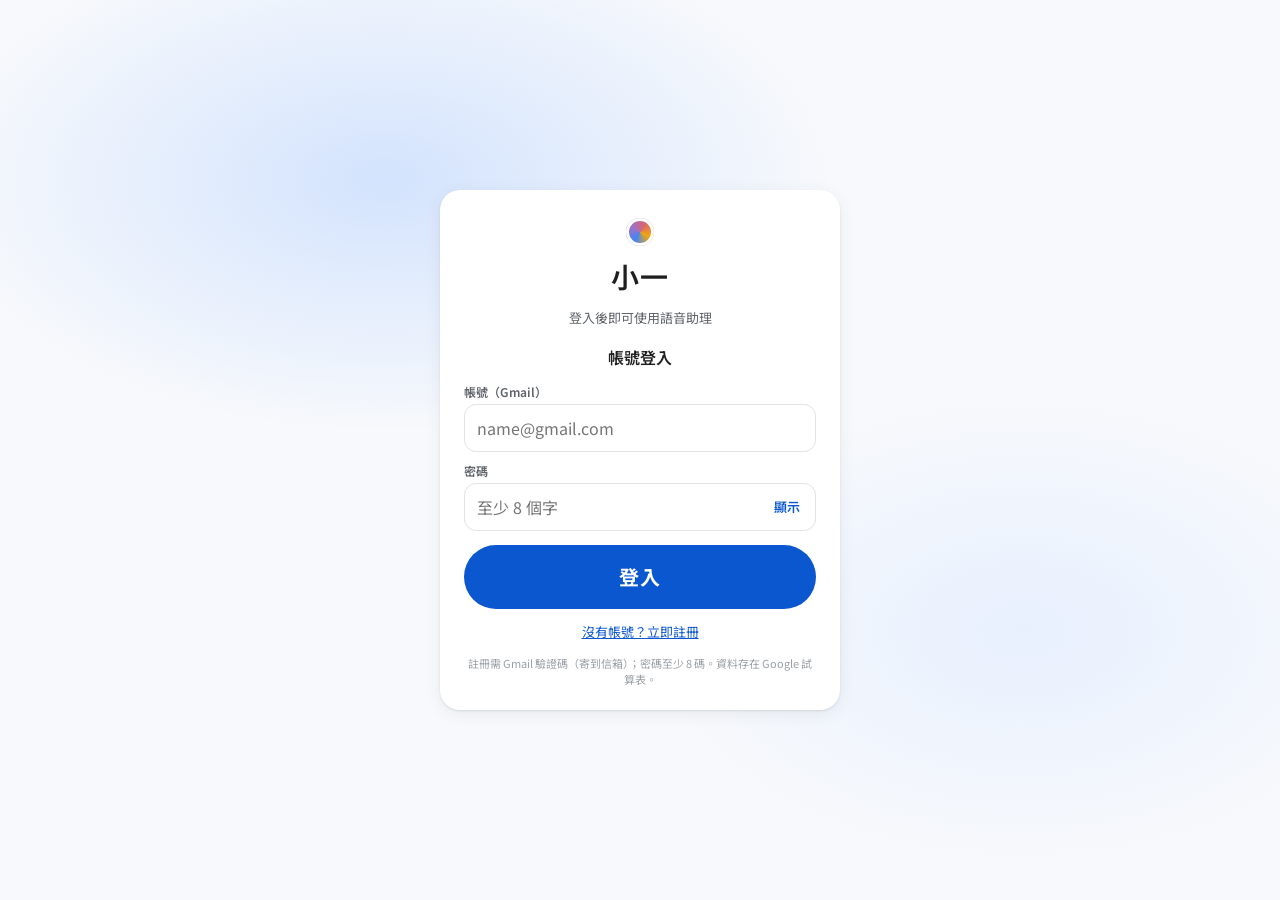
==== index.html @ acc58b29 "Publish Xiao Yi voice assistant for GitHub Pages Co-authored-by: Cursor <cursoragent@cursor.com>" ====
<!DOCTYPE html>
<html lang="zh-Hant">
  <head>
    <meta charset="UTF-8" />
    <meta http-equiv="refresh" content="0; url=desktop/voice_studio.html" />
    <meta
      name="viewport"
      content="width=device-width, initial-scale=1, viewport-fit=cover"
    />
    <title>小一 · AI 語音助理</title>
    <link rel="canonical" href="desktop/voice_studio.html" />
    <script>
      location.replace("desktop/voice_studio.html");
    </script>
  </head>
  <body>
    <p>
      正在開啟小一語音助理…
      <a href="desktop/voice_studio.html">若未自動跳轉請點此</a>
    </p>
  </body>
</html>
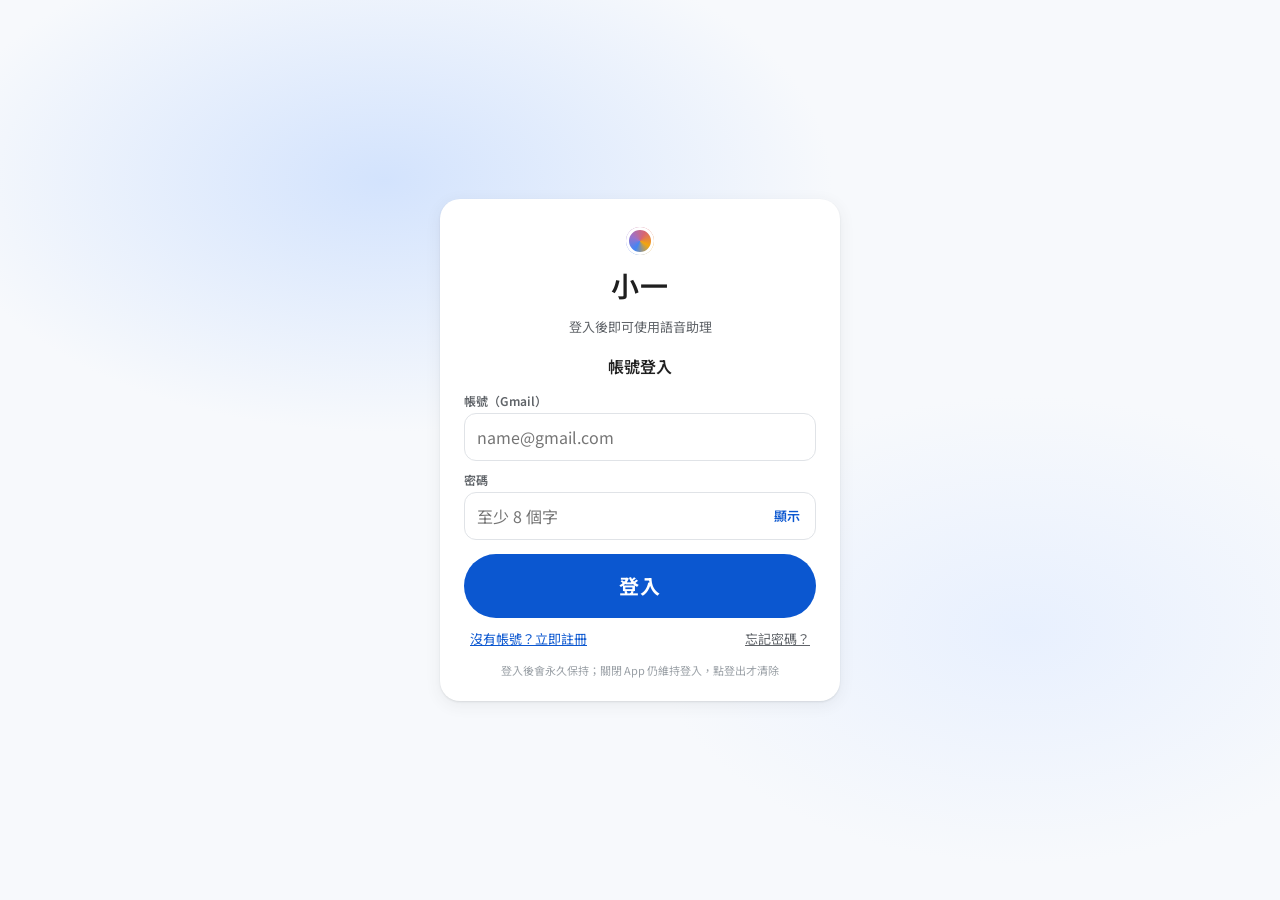
==== commit 5efd4321: "Split mobile and desktop apps into separate entry points with shared auth/Gemini modules. Co-authore" ====
--- a/index.html
+++ b/index.html
@@ -2,21 +2,34 @@
 <html lang="zh-Hant">
   <head>
     <meta charset="UTF-8" />
-    <meta http-equiv="refresh" content="0; url=desktop/voice_studio.html" />
     <meta
       name="viewport"
       content="width=device-width, initial-scale=1, viewport-fit=cover"
     />
+    <meta name="theme-color" content="#1a73e8" />
+    <meta name="mobile-web-app-capable" content="yes" />
+    <meta name="apple-mobile-web-app-capable" content="yes" />
     <title>小一 · AI 語音助理</title>
-    <link rel="canonical" href="desktop/voice_studio.html" />
+    <link rel="manifest" href="manifest.json" />
+    <link rel="apple-touch-icon" href="icons/apple-touch-icon.png" />
     <script>
-      location.replace("desktop/voice_studio.html");
+      (function () {
+        var ua = navigator.userAgent || "";
+        var mobile = /Android|iPhone|iPad|iPod|Mobile/i.test(ua);
+        var target = mobile
+          ? "mobile/voice_studio.html"
+          : "desktop/voice_studio.html";
+        location.replace(target);
+      })();
     </script>
   </head>
   <body>
     <p>
       正在開啟小一語音助理…
-      <a href="desktop/voice_studio.html">若未自動跳轉請點此</a>
+      <br />
+      <a href="mobile/voice_studio.html">手機版</a>
+      ·
+      <a href="desktop/voice_studio.html">網頁版</a>
     </p>
   </body>
 </html>
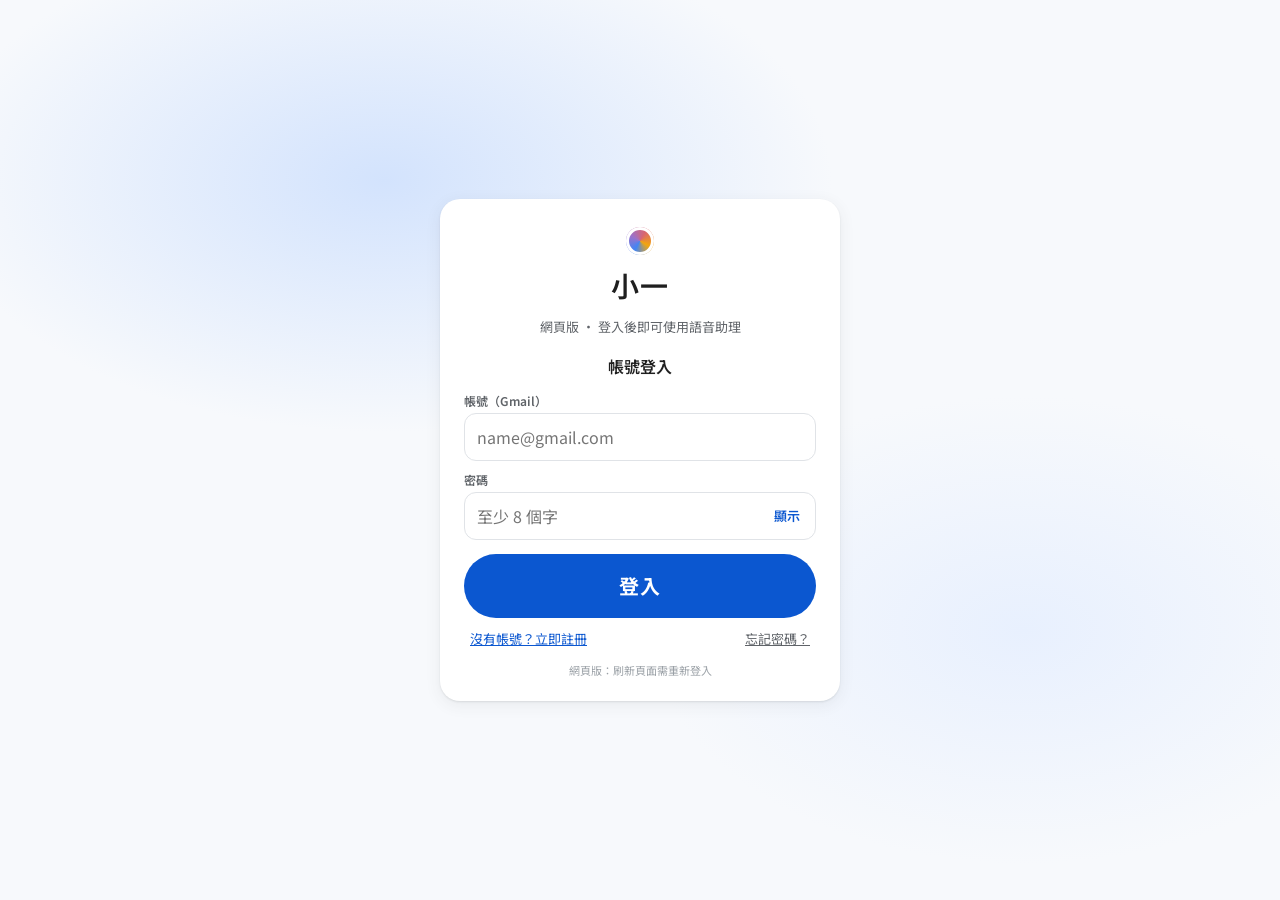
==== commit 218618b6: "Force phones onto mobile app only; remove version switcher UI. Co-authored-by: Cursor <cursoragent@c" ====
--- a/index.html
+++ b/index.html
@@ -24,12 +24,6 @@
     </script>
   </head>
   <body>
-    <p>
-      正在開啟小一語音助理…
-      <br />
-      <a href="mobile/voice_studio.html">手機版</a>
-      ·
-      <a href="desktop/voice_studio.html">網頁版</a>
-    </p>
+    <p>正在開啟小一語音助理…</p>
   </body>
 </html>
